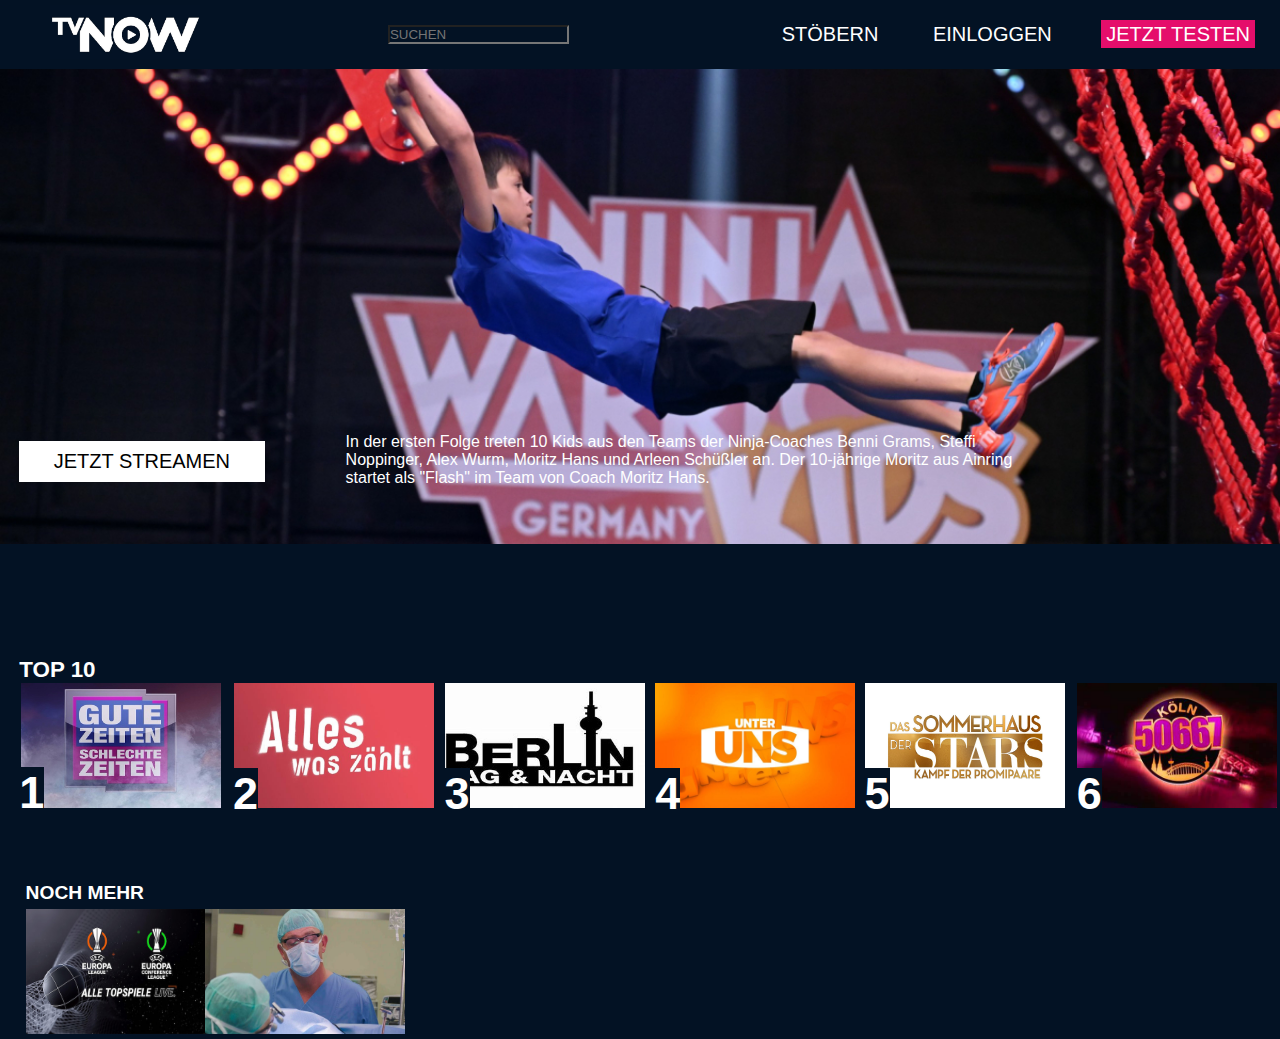
==== index.html @ 783b4973 "feat: initial commit" ====
<!DOCTYPE html>

<html>
    <head>
        <title>TVNOW</title>
        <meta charset="utf-8">
        <link rel="stylesheet" href="styles.css">
    </head>
    <body>
        <header>
            <a href="index.html">
                <img class="logo" src="TV-Now-Logo.jpeg" width="150" alt="logo">
            </a>
            <div class="searchbar">
                <form id="searchform">
                    <input placeholder="SUCHEN"
                    type="search" id="mainSearch"
                    name="mainSearch">
                </form>
            </div>
            <nav>
                <ul class="nav_links">
                    <li><a href="stöbern.html">STÖBERN</a></li>
                    <li><a href="einloggen.html">EINLOGGEN</a></li>
                    <li><a class="jetzttesten" href="jetzttesten.html">JETZT TESTEN</a></li>
                </ul>
            </nav> 
        </header>
        <main>
            <a href="Nw.html">
                <img src="assets/Ninja warrior kids.jpg" alt="Nw-Logo" width="100%">
            </a>
            <div>
                <li><a class="jetztstreamen-nw" href="Nw.html">JETZT STREAMEN</a></li>
            </div>
            <li><a class="Nw-image" href="Nw.html">In der ersten Folge treten 10 Kids aus den Teams der Ninja-Coaches Benni Grams, Steffi Noppinger, Alex Wurm, Moritz Hans und Arleen Schüßler an. Der 10-jährige Moritz aus Ainring startet als "Flash" im Team von Coach Moritz Hans.</a></li>                       
        </main>
        
        <footer>
            <div class="Top10"><h1>TOP 10</h1>
                <div class="Top1">
                    <a href=gzsz.html class="top1-img"><img src="gzsz.jpg" width="200px" height="125px"></a>
                    <div class="top1"><h2>1</h2></div>
                </div>
                <div class="Top2">
                    <a href=awz.html class="top2-img"><img src="awz.jpg" width="200px" height="125px"></a>
                    <div class="top2"><h2>2</h2></div>
                </div>
                <div class="Top3">
                    <a href=btun.html class="top3-img"><img src="btun.jpg" width="200px" height="125px"></a>
                    <div class="top3"><h2>3</h2></div>
                </div>
                <div class="Top4">
                    <a href=unteruns.html class="top4-img"><img src="unteruns.jpg" width="200px" height="125px"></a>
                    <div class="top4"><h2>4</h2></div>
                </div>
                <div class="Top5">
                    <a href=shds.html class="top5-img"><img src="shds.jpeg" width="200px" height="125px"></a>
                    <div class="top5"><h2>5</h2></div>
                </div>
                <div class="Top6">
                    <a href=köln.html class="top6-img"><img src="köln.jpg" width="200px" height="125px"></a>
                    <div class="top6"><h2>6</h2></div>
                </div>
                <div class="Top7">
                    <a href=bsf.html class="top7-img"><img src="bsf.jpg" width="200px" height="125px"></a>
                    <div class="top7"><h2>7</h2></div>
                </div>
                <div class="Top8">
                    <a href=bip.html class="top8-img"><img src="bip.jpg" width="200px" height="125px"></a>
                    <div class="top8"><h2>8</h2></div>
                </div>
            </div>
            <div class="Nochmehr"><h4>NOCH MEHR</h4></div>
                <div class="EuPokal">
                    <a href=EuPokal.html class="eupokal-img"><img src="EuPokal.jpg" width="200px" height="125px"></a>
                </div>
                <div class="HOP">
                    <a href=hop.html class="hop-img"><img src="hop.jpg" width="200px" height="125px"></a>
                </div>
        </footer>
    </body>
</html>
---- styles.css ----
*{
    box-sizing: border-box;
    margin: 0;
    padding: 0;
    background-color: #031224;
}

li, a, button{
    font-family: sans-serif;
    font-weight: 500;
    font-size: 20px;
    text-decoration: none;
}

header{
    position: fixed;
    width: 100%;
    display: flex;
    justify-content: space-between;
    align-items: center;
    padding: 5px;
    padding-left: 50px;
    font-family: sans-serif;
}

.logo {
    cursor: pointer;
}

.searchbar{
  justify-content: space-between;
  align-items: center;
}

.searchbar li{
    display: inline-block;
    padding: 0px 20px;
}

.nav_links{
    list-style: none;
}

.nav_links li{
    display: inline-block;
    padding: 0px 20px;
}

.nav_links li a{
    transition: all 0.3s ease 0s;
    cursor: pointer;
    color: white;
    padding: 3px 5px;
}

.nav_links li a:hover{
    color: rgb(60, 214, 189);    
}

.jetzttesten{
    background-color: #E50E6B;
}

.Nw-image{
    position: absolute; 
    top: 47%;
    color: white;
    font-size:80%;
    font-family: sans-serif;
    margin: 10px;
    margin-left: 27%;
    margin-right: 20%;
    background-color: rgba(255, 255, 255, 0);
}

.jetztstreamen-nw{
    top: 49%;
    margin-left: 1.5%;
    position: absolute;
    color: black;
    background-color: white;
    font-family: sans-serif;
    font-size: 100%;
    padding: 0.7%;
    padding-left: 2.7%;
    padding-right: 2.7%;
}

.jetztstreamen-nw:hover{
    background-color: rgb(60, 214, 189);
}

.Top10{
    color: white;
    top: 73%;
    position: absolute;
    margin-left: 1.5%;
    font-family: sans-serif;
    font-size: 70%;
    margin-bottom: 1%;

}

.top1-img{
    margin-left: 3%;
    float: left;
    cursor: pointer;
    position: absolute;
}

.top1{
    position: absolute; 
    top: 423%;
    color: white;
    font-size:30px;
    font-family: sans-serif;
    margin: 2,7px;
    cursor: pointer;
}

.top2-img{
    margin-left: 281%;
    float: left;
    cursor: pointer;
    position: absolute;
}

.top2{
    position: absolute; 
    top: 415%;
    color: white;
    font-size:30px;
    font-family: sans-serif;
    margin: 3px;
    cursor: pointer;
    margin-left: 280%;
}

.top3-img{
    margin-left: 557%;
    float: left;
    cursor: pointer;
    position: absolute;
}

.top3{
    position: absolute; 
    top: 415%;
    color: white;
    font-size:30px;
    font-family: sans-serif;
    margin: 3px;
    cursor: pointer;
    margin-left: 557%;
}

.top4-img{
    margin-left: 833%;
    float: left;
    cursor: pointer;
    position: absolute;
}

.top4{
    position: absolute; 
    top: 415%;
    color: white;
    font-size:30px;
    font-family: sans-serif;
    margin: 3px;
    cursor: pointer;
    margin-left: 833%;
}

.top5-img{
    margin-left: 1108%;
    float: left;
    cursor: pointer;
    position: absolute;
}

.top5{
    position: absolute; 
    top: 415%;
    color: white;
    font-size:30px;
    font-family: sans-serif;
    margin: 3px;
    cursor: pointer;
    margin-left: 1107%;
    overflow: hidden;
}

.top6-img{
    margin-left: 1385%;
    float: left;
    cursor: pointer;
    position: absolute;
}

.top6{
    position: absolute; 
    top: 415%;
    color: white;
    font-size:30px;
    font-family: sans-serif;
    margin: 3px;
    cursor: pointer;
    margin-left: 1385%;
    overflow: hidden;
}

.top7-img{
    margin-left: 1661%;
    float: left;
    cursor: pointer;
    position: absolute;
}

.top7{
    position: absolute; 
    top: 415%;
    color: white;
    font-size:30px;
    font-family: sans-serif;
    margin: 3px;
    cursor: pointer;
    margin-left: 1661%;
    overflow: hidden;
}

.top8-img{
    margin-left: 1939%;
    float: left;
    cursor: pointer;
    position: absolute;
}

.top8{
    position: absolute; 
    top: 415%;
    color: white;
    font-size:30px;
    font-family: sans-serif;
    margin: 3px;
    cursor: pointer;
    margin-left: 1939%;
    overflow: hidden;
}


.Nochmehr{
    color: white;
    position: absolute;
    margin-left: 2%;
    font-family: sans-serif;
    font-size: 120%;
    top: 98%;
}

.EuPokal{
    margin-left: 2%;
    top: 101%;
    float: left;
    cursor: pointer;
    position: absolute;
}

.HOP{
    margin-left: 16%;
    top: 101%;
    float: left;
    cursor: pointer;
    position: absolute;
}
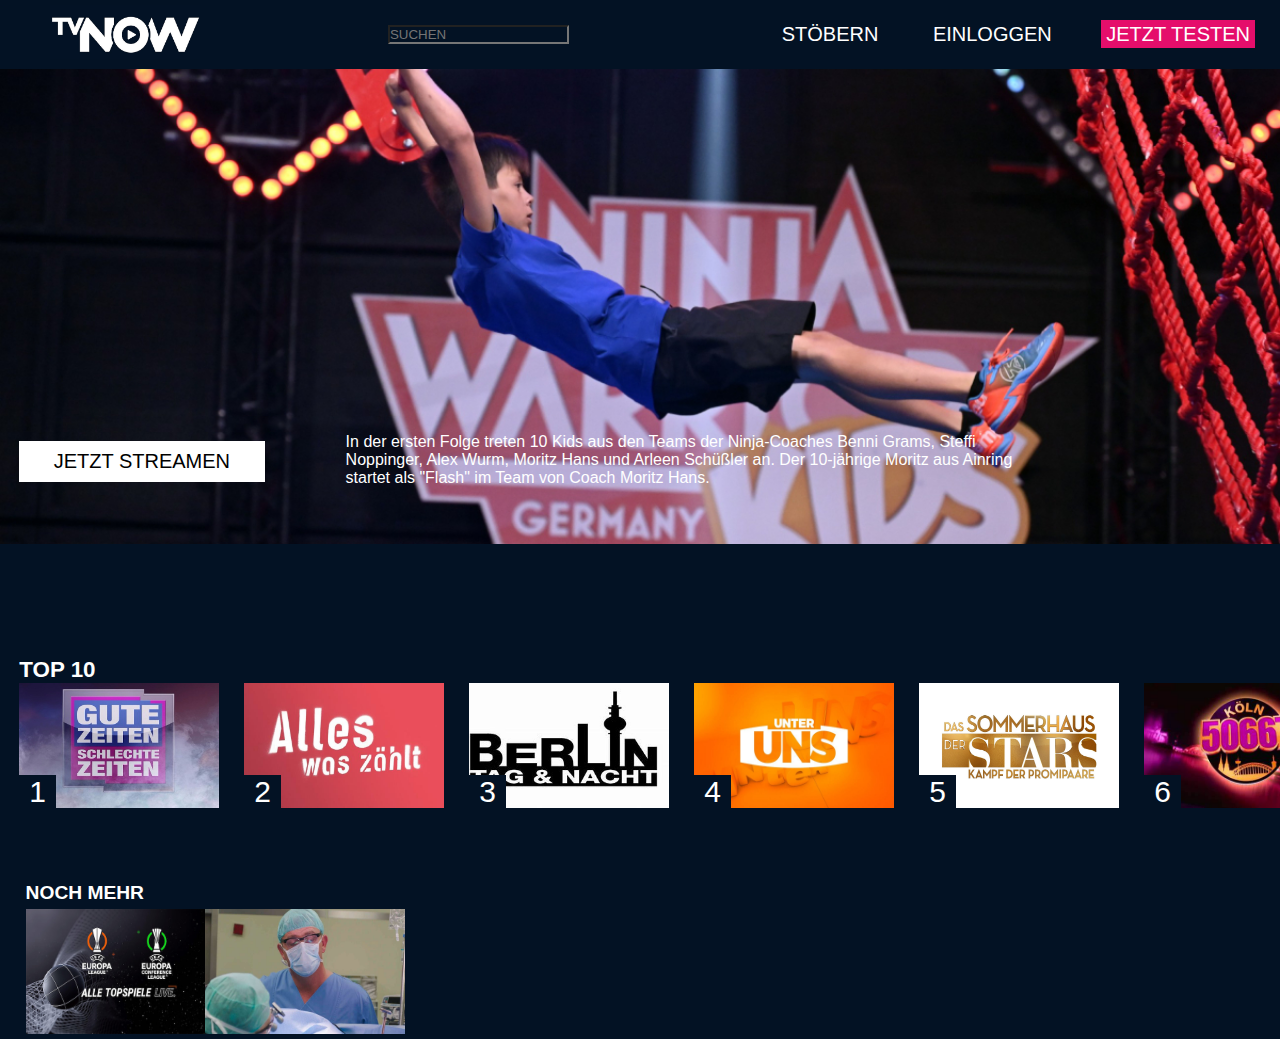
==== commit e8a1458b: "Merge pull request #1 from C3-TKO/main" ====
--- a/index.html
+++ b/index.html
@@ -37,38 +37,41 @@
         </main>
         
         <footer>
-            <div class="Top10"><h1>TOP 10</h1>
-                <div class="Top1">
-                    <a href=gzsz.html class="top1-img"><img src="gzsz.jpg" width="200px" height="125px"></a>
-                    <div class="top1"><h2>1</h2></div>
-                </div>
-                <div class="Top2">
-                    <a href=awz.html class="top2-img"><img src="awz.jpg" width="200px" height="125px"></a>
-                    <div class="top2"><h2>2</h2></div>
-                </div>
-                <div class="Top3">
-                    <a href=btun.html class="top3-img"><img src="btun.jpg" width="200px" height="125px"></a>
-                    <div class="top3"><h2>3</h2></div>
-                </div>
-                <div class="Top4">
-                    <a href=unteruns.html class="top4-img"><img src="unteruns.jpg" width="200px" height="125px"></a>
-                    <div class="top4"><h2>4</h2></div>
-                </div>
-                <div class="Top5">
-                    <a href=shds.html class="top5-img"><img src="shds.jpeg" width="200px" height="125px"></a>
-                    <div class="top5"><h2>5</h2></div>
-                </div>
-                <div class="Top6">
-                    <a href=köln.html class="top6-img"><img src="köln.jpg" width="200px" height="125px"></a>
-                    <div class="top6"><h2>6</h2></div>
-                </div>
-                <div class="Top7">
-                    <a href=bsf.html class="top7-img"><img src="bsf.jpg" width="200px" height="125px"></a>
-                    <div class="top7"><h2>7</h2></div>
-                </div>
-                <div class="Top8">
-                    <a href=bip.html class="top8-img"><img src="bip.jpg" width="200px" height="125px"></a>
-                    <div class="top8"><h2>8</h2></div>
+            <div class="Top10">
+                <h1>TOP 10</h1>
+                <div class="teaserrow">
+                    <div class="teaser">
+                        <a href=gzsz.html class="top1-img"><img src="gzsz.jpg" width="200px" height="125px"></a>
+                        <span class="ranking_number">1</span>
+                    </div>
+                    <div class="teaser">
+                        <a href=awz.html class="top2-img"><img src="awz.jpg" width="200px" height="125px"></a>
+                        <span class="ranking_number">2</span>
+                    </div>
+                    <div class="teaser">
+                        <a href=btun.html class="top3-img"><img src="btun.jpg" width="200px" height="125px"></a>
+                        <span class="ranking_number">3</span>
+                    </div>
+                    <div class="teaser">
+                        <a href=unteruns.html class="top4-img"><img src="unteruns.jpg" width="200px" height="125px"></a>
+                        <span class="ranking_number">4</span>
+                    </div>
+                    <div class="teaser">
+                        <a href=shds.html class="top5-img"><img src="shds.jpeg" width="200px" height="125px"></a>
+                        <span class="ranking_number">5</span>
+                    </div>
+                    <div class="teaser">
+                        <a href=köln.html class="top6-img"><img src="köln.jpg" width="200px" height="125px"></a>
+                        <span class="ranking_number">6</span>
+                    </div>
+                    <div class="teaser">
+                        <a href=bsf.html class="top7-img"><img src="bsf.jpg" width="200px" height="125px"></a>
+                        <span class="ranking_number">7</span>
+                    </div>
+                    <div class="teaser">
+                        <a href=bip.html class="top8-img"><img src="bip.jpg" width="200px" height="125px"></a>
+                        <span class="ranking_number">8</span></div>
+                    </div>
                 </div>
             </div>
             <div class="Nochmehr"><h4>NOCH MEHR</h4></div>
@@ -80,4 +83,4 @@
                 </div>
         </footer>
     </body>
-</html>+</html>
--- a/styles.css
+++ b/styles.css
@@ -101,153 +101,30 @@
 
 }
 
-.top1-img{
-    margin-left: 3%;
-    float: left;
-    cursor: pointer;
-    position: absolute;
-}
-
-.top1{
-    position: absolute; 
-    top: 423%;
+.teaserrow {
+    display: flex;
+    flex-direction: row;
     color: white;
     font-size:30px;
     font-family: sans-serif;
-    margin: 2,7px;
+}
+
+.teaserrow img,
+.teaserrow div {
     cursor: pointer;
 }
 
-.top2-img{
-    margin-left: 281%;
-    float: left;
-    cursor: pointer;
-    position: absolute;
+.teaserrow div {
+    margin-right: 25px;
 }
 
-.top2{
-    position: absolute; 
-    top: 415%;
-    color: white;
-    font-size:30px;
-    font-family: sans-serif;
-    margin: 3px;
-    cursor: pointer;
-    margin-left: 280%;
+.ranking_number {
+    position: relative;
+    bottom: 40px;
+    height: 20px;
+    display: inline;
+    padding: 0 10px;
 }
-
-.top3-img{
-    margin-left: 557%;
-    float: left;
-    cursor: pointer;
-    position: absolute;
-}
-
-.top3{
-    position: absolute; 
-    top: 415%;
-    color: white;
-    font-size:30px;
-    font-family: sans-serif;
-    margin: 3px;
-    cursor: pointer;
-    margin-left: 557%;
-}
-
-.top4-img{
-    margin-left: 833%;
-    float: left;
-    cursor: pointer;
-    position: absolute;
-}
-
-.top4{
-    position: absolute; 
-    top: 415%;
-    color: white;
-    font-size:30px;
-    font-family: sans-serif;
-    margin: 3px;
-    cursor: pointer;
-    margin-left: 833%;
-}
-
-.top5-img{
-    margin-left: 1108%;
-    float: left;
-    cursor: pointer;
-    position: absolute;
-}
-
-.top5{
-    position: absolute; 
-    top: 415%;
-    color: white;
-    font-size:30px;
-    font-family: sans-serif;
-    margin: 3px;
-    cursor: pointer;
-    margin-left: 1107%;
-    overflow: hidden;
-}
-
-.top6-img{
-    margin-left: 1385%;
-    float: left;
-    cursor: pointer;
-    position: absolute;
-}
-
-.top6{
-    position: absolute; 
-    top: 415%;
-    color: white;
-    font-size:30px;
-    font-family: sans-serif;
-    margin: 3px;
-    cursor: pointer;
-    margin-left: 1385%;
-    overflow: hidden;
-}
-
-.top7-img{
-    margin-left: 1661%;
-    float: left;
-    cursor: pointer;
-    position: absolute;
-}
-
-.top7{
-    position: absolute; 
-    top: 415%;
-    color: white;
-    font-size:30px;
-    font-family: sans-serif;
-    margin: 3px;
-    cursor: pointer;
-    margin-left: 1661%;
-    overflow: hidden;
-}
-
-.top8-img{
-    margin-left: 1939%;
-    float: left;
-    cursor: pointer;
-    position: absolute;
-}
-
-.top8{
-    position: absolute; 
-    top: 415%;
-    color: white;
-    font-size:30px;
-    font-family: sans-serif;
-    margin: 3px;
-    cursor: pointer;
-    margin-left: 1939%;
-    overflow: hidden;
-}
-
 
 .Nochmehr{
     color: white;
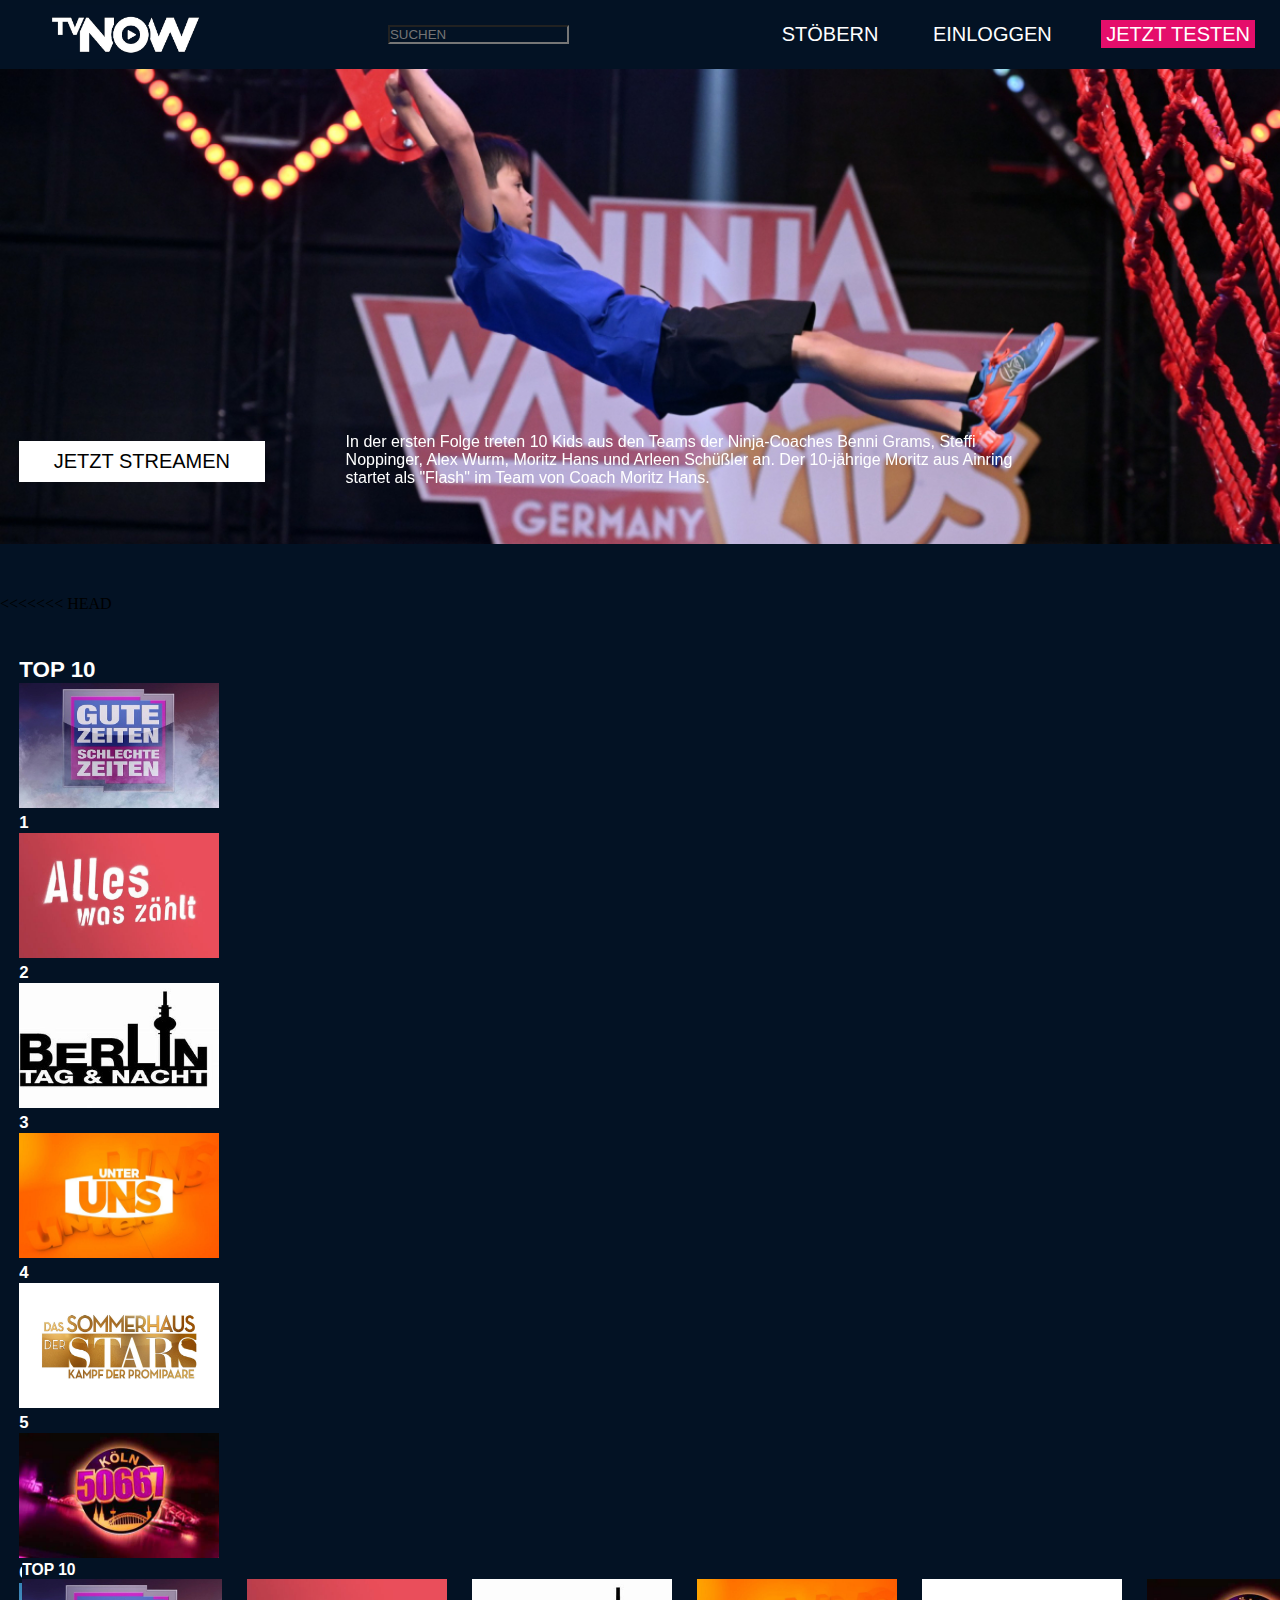
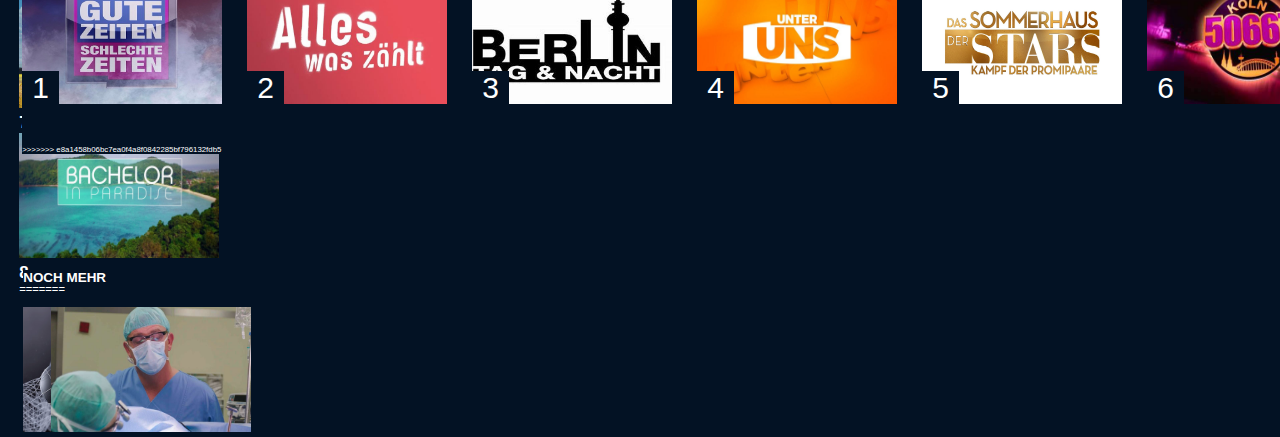
==== commit a8a38aab: "Merge branch 'main' of https://github.com/3xxxi1/schuelerpraktikum" ====
--- a/index.html
+++ b/index.html
@@ -9,7 +9,7 @@
     <body>
         <header>
             <a href="index.html">
-                <img class="logo" src="TV-Now-Logo.jpeg" width="150" alt="logo">
+                <img class="logo" src="assets/TV-Now-Logo.jpeg" width="150" alt="logo">
             </a>
             <div class="searchbar">
                 <form id="searchform">
@@ -37,6 +37,40 @@
         </main>
         
         <footer>
+<<<<<<< HEAD
+            <div class="Top10"><h1>TOP 10</h1>
+                <div class="Top1">
+                    <a href=gzsz.html class="top1-img"><img src="assets/gzsz.jpg" width="200px" height="125px"></a>
+                    <div class="top1"><h2>1</h2></div>
+                </div>
+                <div class="Top2">
+                    <a href=awz.html class="top2-img"><img src="assets/awz.jpg" width="200px" height="125px"></a>
+                    <div class="top2"><h2>2</h2></div>
+                </div>
+                <div class="Top3">
+                    <a href=btun.html class="top3-img"><img src="assets/btun.jpg" width="200px" height="125px"></a>
+                    <div class="top3"><h2>3</h2></div>
+                </div>
+                <div class="Top4">
+                    <a href=unteruns.html class="top4-img"><img src="assets/unteruns.jpg" width="200px" height="125px"></a>
+                    <div class="top4"><h2>4</h2></div>
+                </div>
+                <div class="Top5">
+                    <a href=shds.html class="top5-img"><img src="assets/shds.jpeg" width="200px" height="125px"></a>
+                    <div class="top5"><h2>5</h2></div>
+                </div>
+                <div class="Top6">
+                    <a href=köln.html class="top6-img"><img src="assets/köln.jpg" width="200px" height="125px"></a>
+                    <div class="top6"><h2>6</h2></div>
+                </div>
+                <div class="Top7">
+                    <a href=bsf.html class="top7-img"><img src="assets/bsf.jpg" width="200px" height="125px"></a>
+                    <div class="top7"><h2>7</h2></div>
+                </div>
+                <div class="Top8">
+                    <a href=bip.html class="top8-img"><img src="assets/bip.jpg" width="200px" height="125px"></a>
+                    <div class="top8"><h2>8</h2></div>
+=======
             <div class="Top10">
                 <h1>TOP 10</h1>
                 <div class="teaserrow">
@@ -72,14 +106,17 @@
                         <a href=bip.html class="top8-img"><img src="bip.jpg" width="200px" height="125px"></a>
                         <span class="ranking_number">8</span></div>
                     </div>
+>>>>>>> e8a1458b06bc7ea0f4a8f0842285bf796132fdb5
                 </div>
             </div>
             <div class="Nochmehr"><h4>NOCH MEHR</h4></div>
                 <div class="EuPokal">
-                    <a href=EuPokal.html class="eupokal-img"><img src="EuPokal.jpg" width="200px" height="125px"></a>
+                    <a href=EuPokal.html class="eupokal-img"><img src="assets/EuPokal.jpg" width="200px" height="125px"></a>
                 </div>
                 <div class="HOP">
-                    <a href=hop.html class="hop-img"><img src="hop.jpg" width="200px" height="125px"></a>
+                    <a href=hop.html class="hop-img"><img src="assets/hop.jpg" width="200px" height="125px"></a>
+                        <div class="info-hop">
+                        </div>
                 </div>
         </footer>
     </body>
--- a/styles.css
+++ b/styles.css
@@ -98,7 +98,6 @@
     font-family: sans-serif;
     font-size: 70%;
     margin-bottom: 1%;
-
 }
 
 .teaserrow {
@@ -153,3 +152,5 @@
 
 
 
+
+
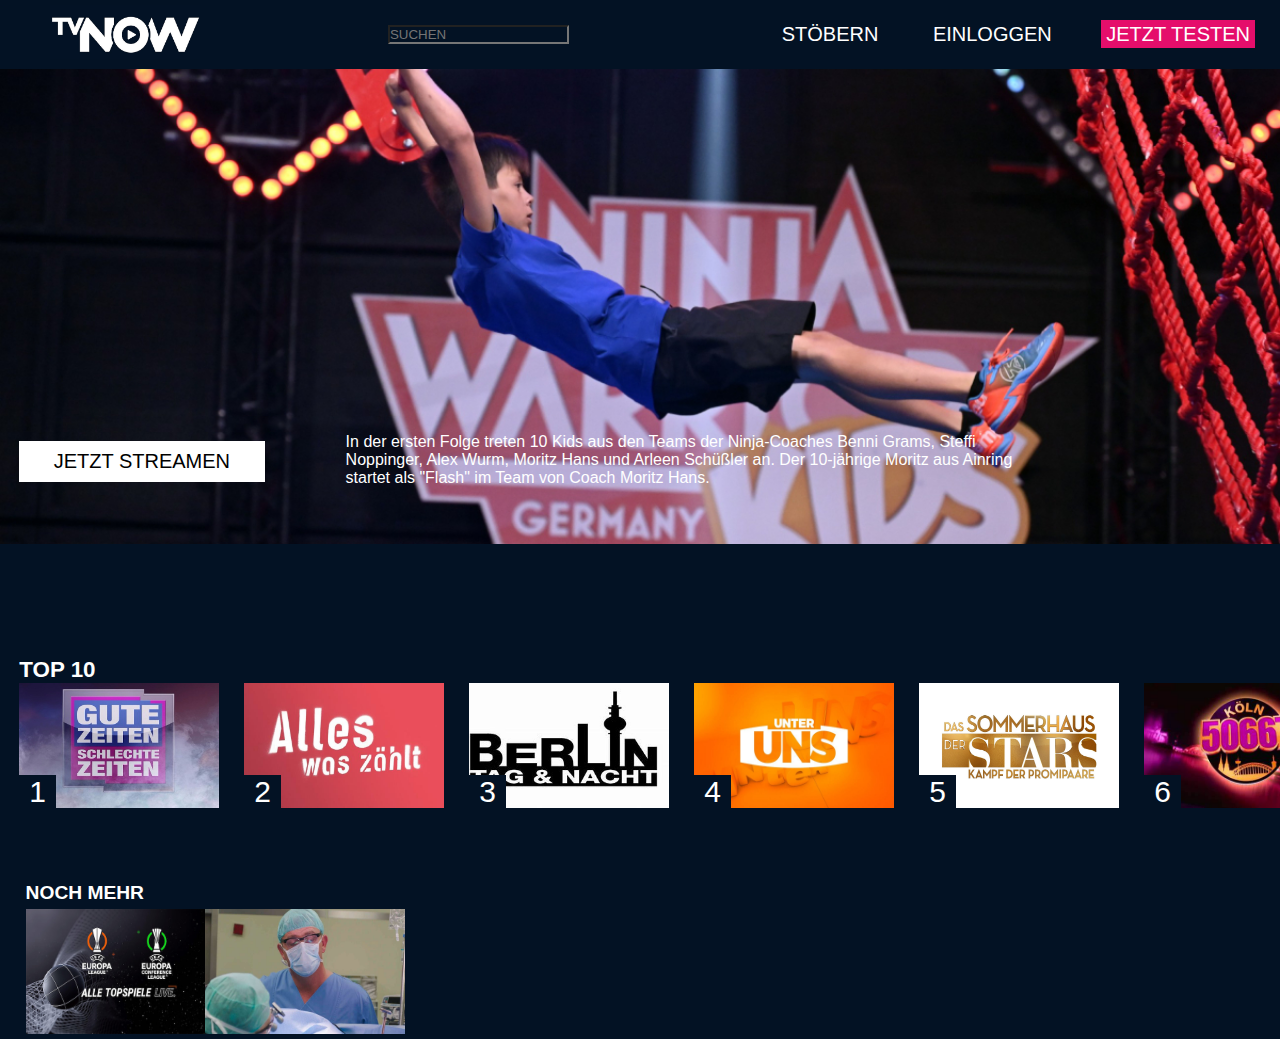
==== commit b2adb2b0: "commit" ====
--- a/index.html
+++ b/index.html
@@ -37,76 +37,41 @@
         </main>
         
         <footer>
-<<<<<<< HEAD
-            <div class="Top10"><h1>TOP 10</h1>
-                <div class="Top1">
-                    <a href=gzsz.html class="top1-img"><img src="assets/gzsz.jpg" width="200px" height="125px"></a>
-                    <div class="top1"><h2>1</h2></div>
-                </div>
-                <div class="Top2">
-                    <a href=awz.html class="top2-img"><img src="assets/awz.jpg" width="200px" height="125px"></a>
-                    <div class="top2"><h2>2</h2></div>
-                </div>
-                <div class="Top3">
-                    <a href=btun.html class="top3-img"><img src="assets/btun.jpg" width="200px" height="125px"></a>
-                    <div class="top3"><h2>3</h2></div>
-                </div>
-                <div class="Top4">
-                    <a href=unteruns.html class="top4-img"><img src="assets/unteruns.jpg" width="200px" height="125px"></a>
-                    <div class="top4"><h2>4</h2></div>
-                </div>
-                <div class="Top5">
-                    <a href=shds.html class="top5-img"><img src="assets/shds.jpeg" width="200px" height="125px"></a>
-                    <div class="top5"><h2>5</h2></div>
-                </div>
-                <div class="Top6">
-                    <a href=köln.html class="top6-img"><img src="assets/köln.jpg" width="200px" height="125px"></a>
-                    <div class="top6"><h2>6</h2></div>
-                </div>
-                <div class="Top7">
-                    <a href=bsf.html class="top7-img"><img src="assets/bsf.jpg" width="200px" height="125px"></a>
-                    <div class="top7"><h2>7</h2></div>
-                </div>
-                <div class="Top8">
-                    <a href=bip.html class="top8-img"><img src="assets/bip.jpg" width="200px" height="125px"></a>
-                    <div class="top8"><h2>8</h2></div>
-=======
             <div class="Top10">
                 <h1>TOP 10</h1>
                 <div class="teaserrow">
                     <div class="teaser">
-                        <a href=gzsz.html class="top1-img"><img src="gzsz.jpg" width="200px" height="125px"></a>
+                        <a href=gzsz.html class="top1-img"><img src="assets/gzsz.jpg" width="200px" height="125px"></a>
                         <span class="ranking_number">1</span>
                     </div>
                     <div class="teaser">
-                        <a href=awz.html class="top2-img"><img src="awz.jpg" width="200px" height="125px"></a>
+                        <a href=awz.html class="top2-img"><img src="assets/awz.jpg" width="200px" height="125px"></a>
                         <span class="ranking_number">2</span>
                     </div>
                     <div class="teaser">
-                        <a href=btun.html class="top3-img"><img src="btun.jpg" width="200px" height="125px"></a>
+                        <a href=btun.html class="top3-img"><img src="assets/btun.jpg" width="200px" height="125px"></a>
                         <span class="ranking_number">3</span>
                     </div>
                     <div class="teaser">
-                        <a href=unteruns.html class="top4-img"><img src="unteruns.jpg" width="200px" height="125px"></a>
+                        <a href=unteruns.html class="top4-img"><img src="assets/unteruns.jpg" width="200px" height="125px"></a>
                         <span class="ranking_number">4</span>
                     </div>
                     <div class="teaser">
-                        <a href=shds.html class="top5-img"><img src="shds.jpeg" width="200px" height="125px"></a>
+                        <a href=shds.html class="top5-img"><img src="assets/shds.jpeg" width="200px" height="125px"></a>
                         <span class="ranking_number">5</span>
                     </div>
                     <div class="teaser">
-                        <a href=köln.html class="top6-img"><img src="köln.jpg" width="200px" height="125px"></a>
+                        <a href=köln.html class="top6-img"><img src="assets/köln.jpg" width="200px" height="125px"></a>
                         <span class="ranking_number">6</span>
                     </div>
                     <div class="teaser">
-                        <a href=bsf.html class="top7-img"><img src="bsf.jpg" width="200px" height="125px"></a>
+                        <a href=bsf.html class="top7-img"><img src="assets/bsf.jpg" width="200px" height="125px"></a>
                         <span class="ranking_number">7</span>
                     </div>
                     <div class="teaser">
-                        <a href=bip.html class="top8-img"><img src="bip.jpg" width="200px" height="125px"></a>
+                        <a href=bip.html class="top8-img"><img src="assets/bip.jpg" width="200px" height="125px"></a>
                         <span class="ranking_number">8</span></div>
                     </div>
->>>>>>> e8a1458b06bc7ea0f4a8f0842285bf796132fdb5
                 </div>
             </div>
             <div class="Nochmehr"><h4>NOCH MEHR</h4></div>
@@ -114,9 +79,7 @@
                     <a href=EuPokal.html class="eupokal-img"><img src="assets/EuPokal.jpg" width="200px" height="125px"></a>
                 </div>
                 <div class="HOP">
-                    <a href=hop.html class="hop-img"><img src="assets/hop.jpg" width="200px" height="125px"></a>
-                        <div class="info-hop">
-                        </div>
+                    <a href=hop.html><img src="assets/hop.jpg" width="200px" height="125px"></a>
                 </div>
         </footer>
     </body>
--- a/styles.css
+++ b/styles.css
@@ -153,4 +153,3 @@
 
 
 
-
